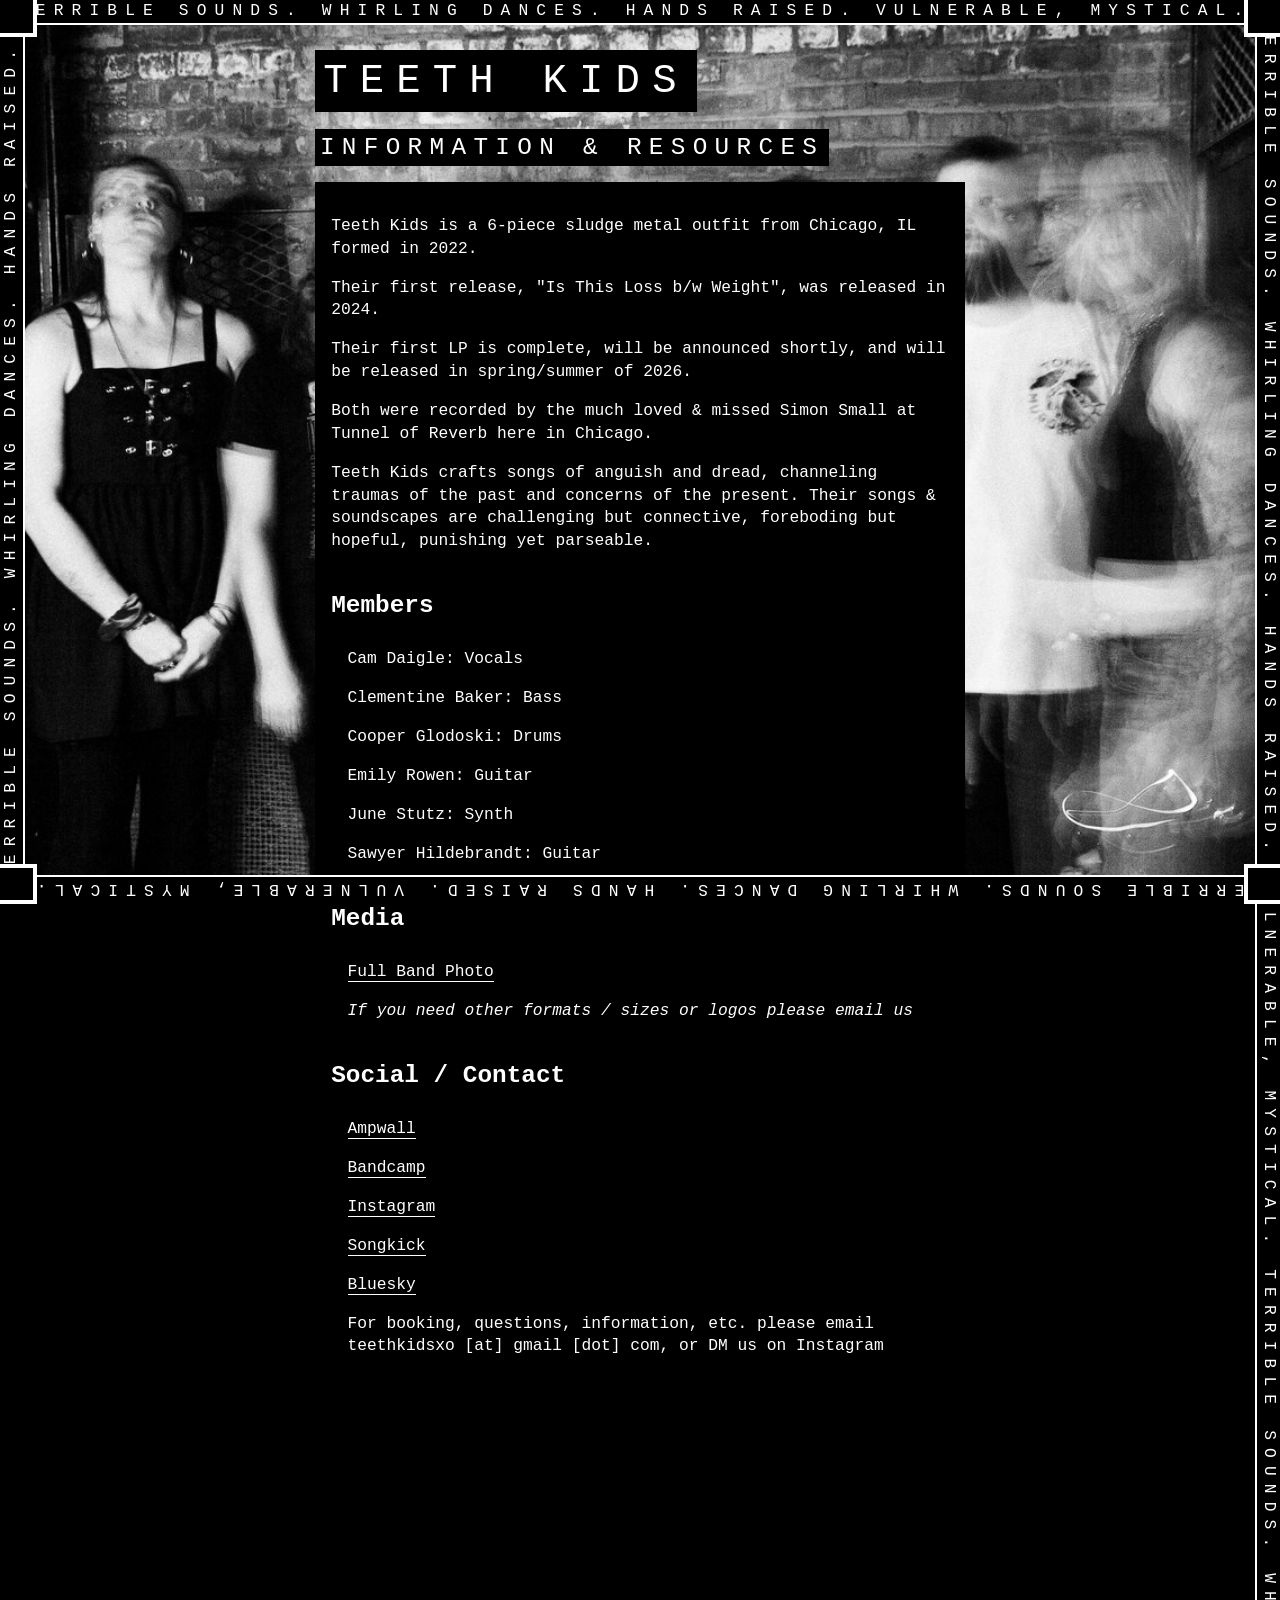
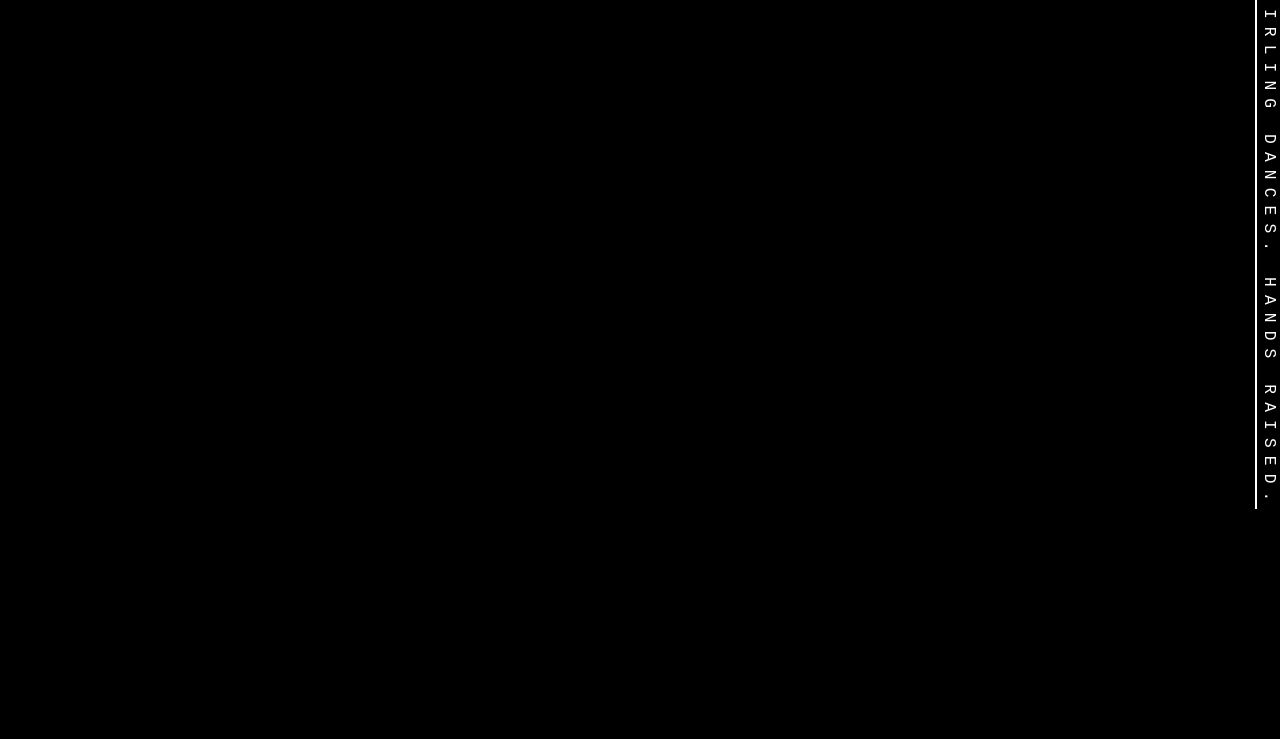
==== epk/index.html @ 21ff623c "EPK" ====
<!DOCTYPE html>
<html>
  <head>
    <meta charset="utf-8">
    <meta http-equiv="X-UA-Compatible" content="IE=edge">
    <title>Teeth Kids: Chicago Sludge Metal</title>
    <meta name="viewport" content="width=device-width, initial-scale=1">
    <link rel="stylesheet" type="text/css" href="../style.css?v=5" />
  </head>
  <body>
    <div class="bg"></div>
    <div class="epk">
      <h1>
        <span class="highlight">
          Teeth Kids
        </span>
      </h1>
      <h2>
        <span class="highlight">
          Information & Resources
        </span>
      </h2>
      <div class="epk__content">
        <p>
          Teeth Kids is a 6-piece sludge metal outfit from Chicago, IL formed in 2022. 
        </p>
        <p>
          Their first release, "Is This Loss b/w Weight", was released in 2024. 
        </p>
        <p>
          Their first LP is complete, will be announced shortly, and will be released in spring/summer of 2026.
        </p>
        <p>
          Both were recorded by the much loved & missed Simon Small at Tunnel of Reverb here in Chicago.
        </p>
        <p>
          Teeth Kids crafts songs of anguish and dread, channeling traumas of the past and concerns of the present. Their songs & soundscapes are challenging but connective, foreboding but hopeful, punishing yet parseable. 
        </p>
        <h3>
          Members
        </h3>
        <ul>
          <li>Cam Daigle: Vocals</li>
          <li>Clementine Baker: Bass</li>
          <li>Cooper Glodoski: Drums</li>
          <li>Emily Rowen: Guitar</li>
          <li>June Stutz: Synth</li>
          <li>Sawyer Hildebrandt: Guitar</li>
        </ul>
        <h3>Media</h3>
        <ul>
          <li>
            <a target="_blank" href="../teeth-kids.jpg">Full Band Photo</a>
          </li>
          <li>
            <i>
              If you need other formats / sizes or logos please email us
            </i>
          </li>
        </ul>
        <h3>Social / Contact</h3>
        <ul>
          <li>
            <a href="https://teethkids.ampwall.com/">Ampwall</a>
          </li>
          <li>
            <a href="https://teethkids.bandcamp.com/">Bandcamp</a>
          </li>
          <li>
            <a href="https://www.instagram.com/teethkidsxo/">Instagram</a>
          </li>
          <li>
            <a href="https://www.songkick.com/artists/10325870-teeth-kids/calendar">Songkick</a>
          </li>
          <li>
            <a href="https://bsky.app/profile/teethkids.bsky.social">Bluesky</a>
          </li>
          <li>
            For booking, questions, information, etc. please email teethkidsxo [at] gmail [dot] com, or DM us on Instagram
          </li>
        </ul>
      </div>
    </div>
    <div class="marquee marquee__n">
      <div>&nbsp;Terrible sounds.  Whirling dances.  Hands raised.  Vulnerable, mystical.  Terrible sounds.  Whirling dances.  Hands raised.</div>
      <div>&nbsp;Terrible sounds.  Whirling dances.  Hands raised.  Vulnerable, mystical.  Terrible sounds.  Whirling dances.  Hands raised.</div>
    </div>
    <div class="marquee marquee__e" data-nosnippet>
      <div>&nbsp;Terrible sounds.  Whirling dances.  Hands raised.  Vulnerable, mystical.  Terrible sounds.  Whirling dances.  Hands raised.</div>
      <div>&nbsp;Terrible sounds.  Whirling dances.  Hands raised.  Vulnerable, mystical.  Terrible sounds.  Whirling dances.  Hands raised.</div>
    </div>
    <div class="marquee marquee__s" data-nosnippet>
      <div>&nbsp;Terrible sounds.  Whirling dances.  Hands raised.  Vulnerable, mystical.  Terrible sounds.  Whirling dances.  Hands raised.</div>
      <div>&nbsp;Terrible sounds.  Whirling dances.  Hands raised.  Vulnerable, mystical.  Terrible sounds.  Whirling dances.  Hands raised.</div>
    </div>
    <div class="marquee marquee__w" data-nosnippet>
      <div>&nbsp;Terrible sounds.  Whirling dances.  Hands raised.  Vulnerable, mystical.  Terrible sounds.  Whirling dances.  Hands raised.</div>
      <div>&nbsp;Terrible sounds.  Whirling dances.  Hands raised.  Vulnerable, mystical.  Terrible sounds.  Whirling dances.  Hands raised.</div>
    </div>
    <div class="corners">
      <div class="corner corner__1"></div>
      <div class="corner corner__2"></div>
      <div class="corner corner__3"></div>
      <div class="corner corner__4"></div>
    </div>
  </body>
</html>
---- style.css ----
@keyframes marquee {
  from {
    transform: translateX(-100%);
  }
  to {
    transform: translateX(0%);
  }
}

@keyframes marquee2 {
  from {
    transform: translateX(0%);
  }
  to {
    transform: translateX(100%);
  }
}

html {
  font-size: 62.5%;
  background: #000;
  color: #fff;
  font-family: monospace;
  line-height: 1.4;
  margin: 0;
  padding: 0;
}

@media screen and (max-width: 1000px) {
  html {
    font-size: 50%;
  }
}

@media screen and (max-width: 700px) {
  html {
    font-size: 40%;
  }
}

@media screen and (max-width: 450px) {
  html {
    font-size: 35%;
  }
}

body {
  margin: 0;
  padding: 0;
}

.bg {
  position: sticky;
  top: 0;
  left: 0;
  width: 100vw;
  height: 100vh;
  margin-top: -100vh;
  background: url(teeth-kids.jpg) center;
  background-size: cover;
  z-index: -1;
}

.epk,
.main {
  position: relative;
  margin: 0 auto;
  max-width: 80rem;
  padding: 6rem 4rem;
  line-height: 1em;
}

.main {
  max-width: 100rem;
  font-size: 3em;
}

.epk__content {
  background: black;
  padding: 1em;
  font-size: 2em;
  line-height: 1.4;
}

ul {
  list-style-type: none;
  padding: 0;
  margin: 0 0 1em 0;
}

.main li a,
.highlight {
  background: black;
  text-transform: uppercase;
  letter-spacing: 0.3em;
  font-weight: normal;
  color: white;
  text-decoration: none;
  padding: 0.2em;
  line-height: 1.2em;
}

li a {
  color: #fff;
  text-decoration: none;
  border-bottom: 0.1em solid white;
}

li a:hover {
  border-bottom: 0.2em solid white;
}

li + li {
  margin-top: 1em;
}

.epk__content ul {
  margin-left: 1em;
}

h1 {
  font-size: 5em;
  line-height: 1;
  margin-top: 0.2em;
}

h2 {
  font-size: 3em;
  line-height: 1;
}

h3 {
  font-size: 1.5em;
  margin-top: 1.5em;
}

p {
  line-height: 1.4;
}

img.hero {
  display: block;
  width: 100%;
}

.marquee {
  position: fixed;
  top: 0;
  left: 0;
  right: 0;
  width: 100%;
}

.marquee div {
  white-space: nowrap;
  animation: marquee 50s linear infinite;
  position: absolute;
  top: 0;
  background: black;
  border-bottom: solid 2px white;
  font-size: 2em;
  text-transform: uppercase;
  letter-spacing: 0.5em;
  animation-delay: 0s;
}

.marquee div + div {
  animation: marquee2 50s linear infinite;
}

.marquee__e {
  transform: rotate(90deg);
  transform-origin: 0% 0%;
  left: 100%;
}

.marquee__s {
  transform: rotate(180deg);
  bottom: 0;
  top: auto;
}

.marquee__w {
  transform: rotate(-90deg);
  transform-origin: 0% 0%;
  top: 100vh;
}

.corner {
  width: 4rem;
  height: 4rem;
  background: black;
  border: 4px solid white;
  position: fixed;
}

.corner__1 {
  left: -4px;
  top: -4px;
}

.corner__2 {
  right: -4px;
  top: -4px;
}

.corner__3 {
  right: -4px;
  bottom: -4px;
}

.corner__4 {
  left: -4px;
  bottom: -4px;
}
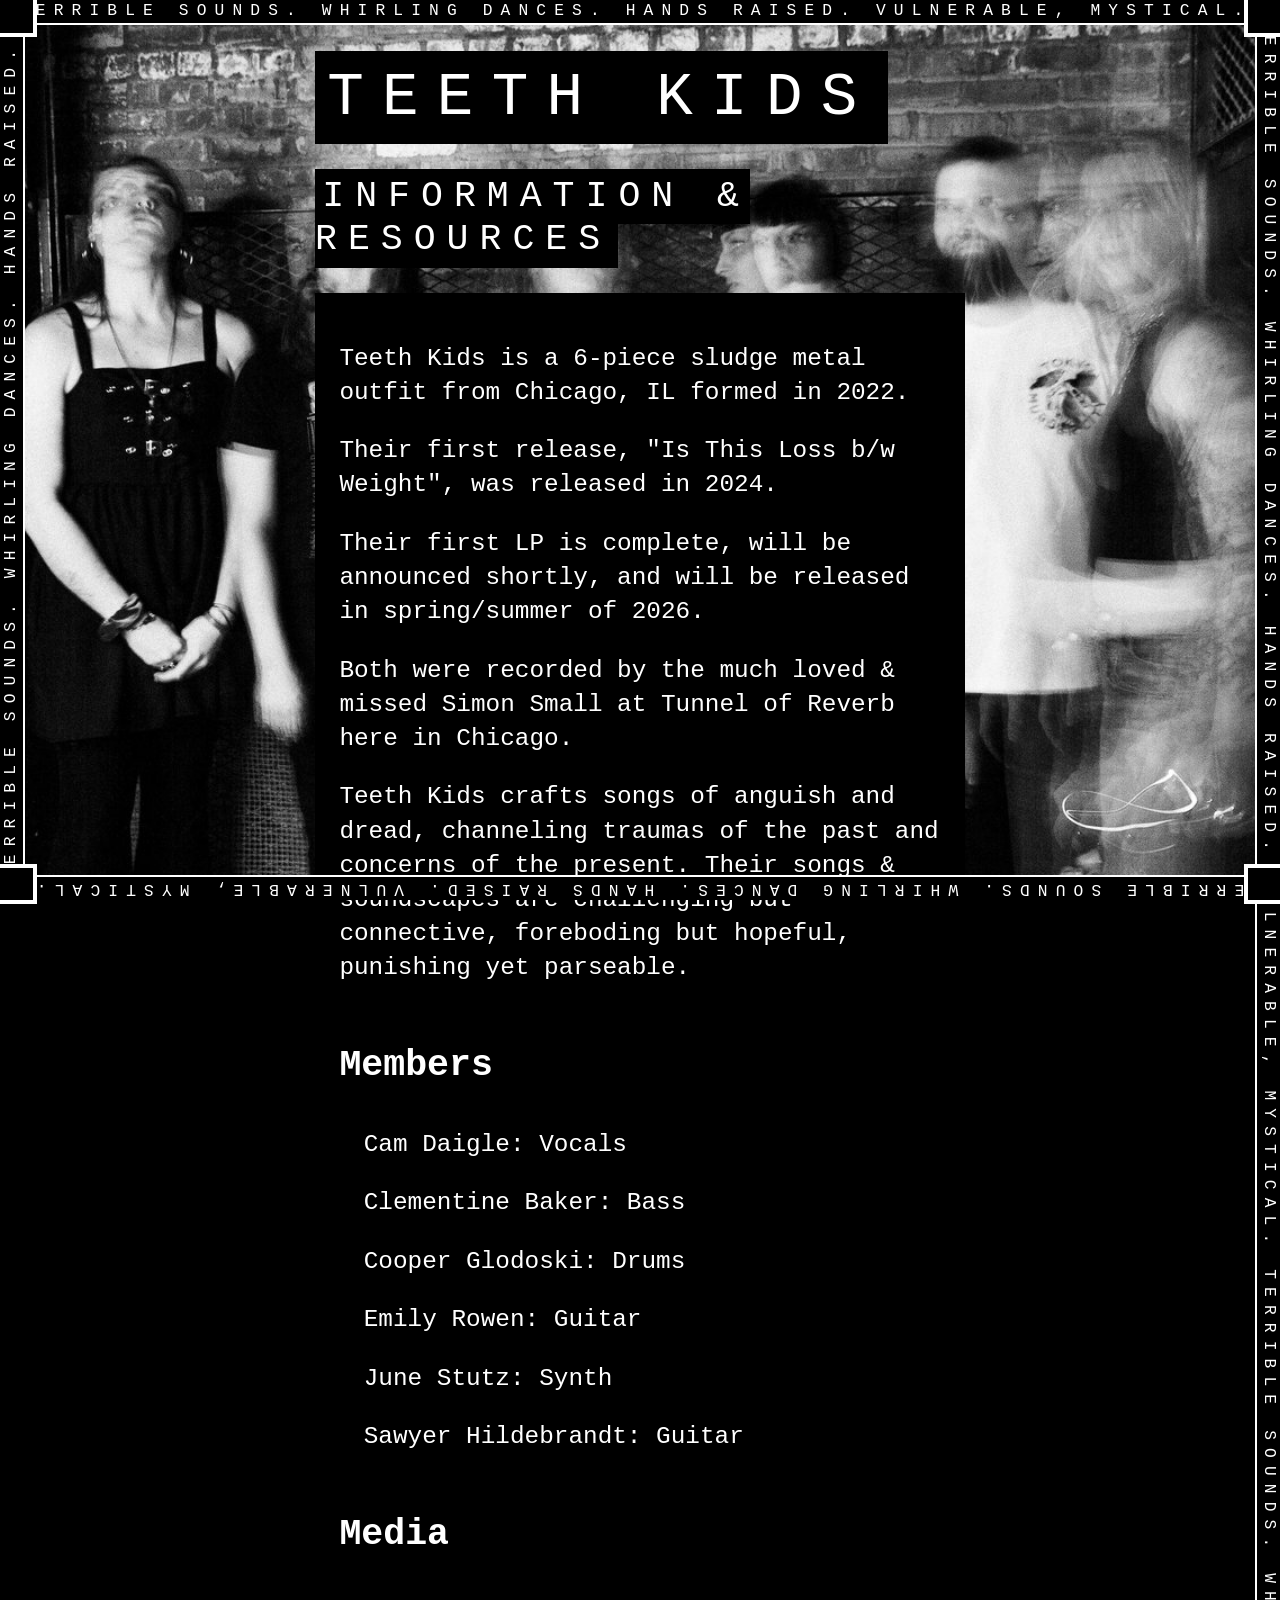
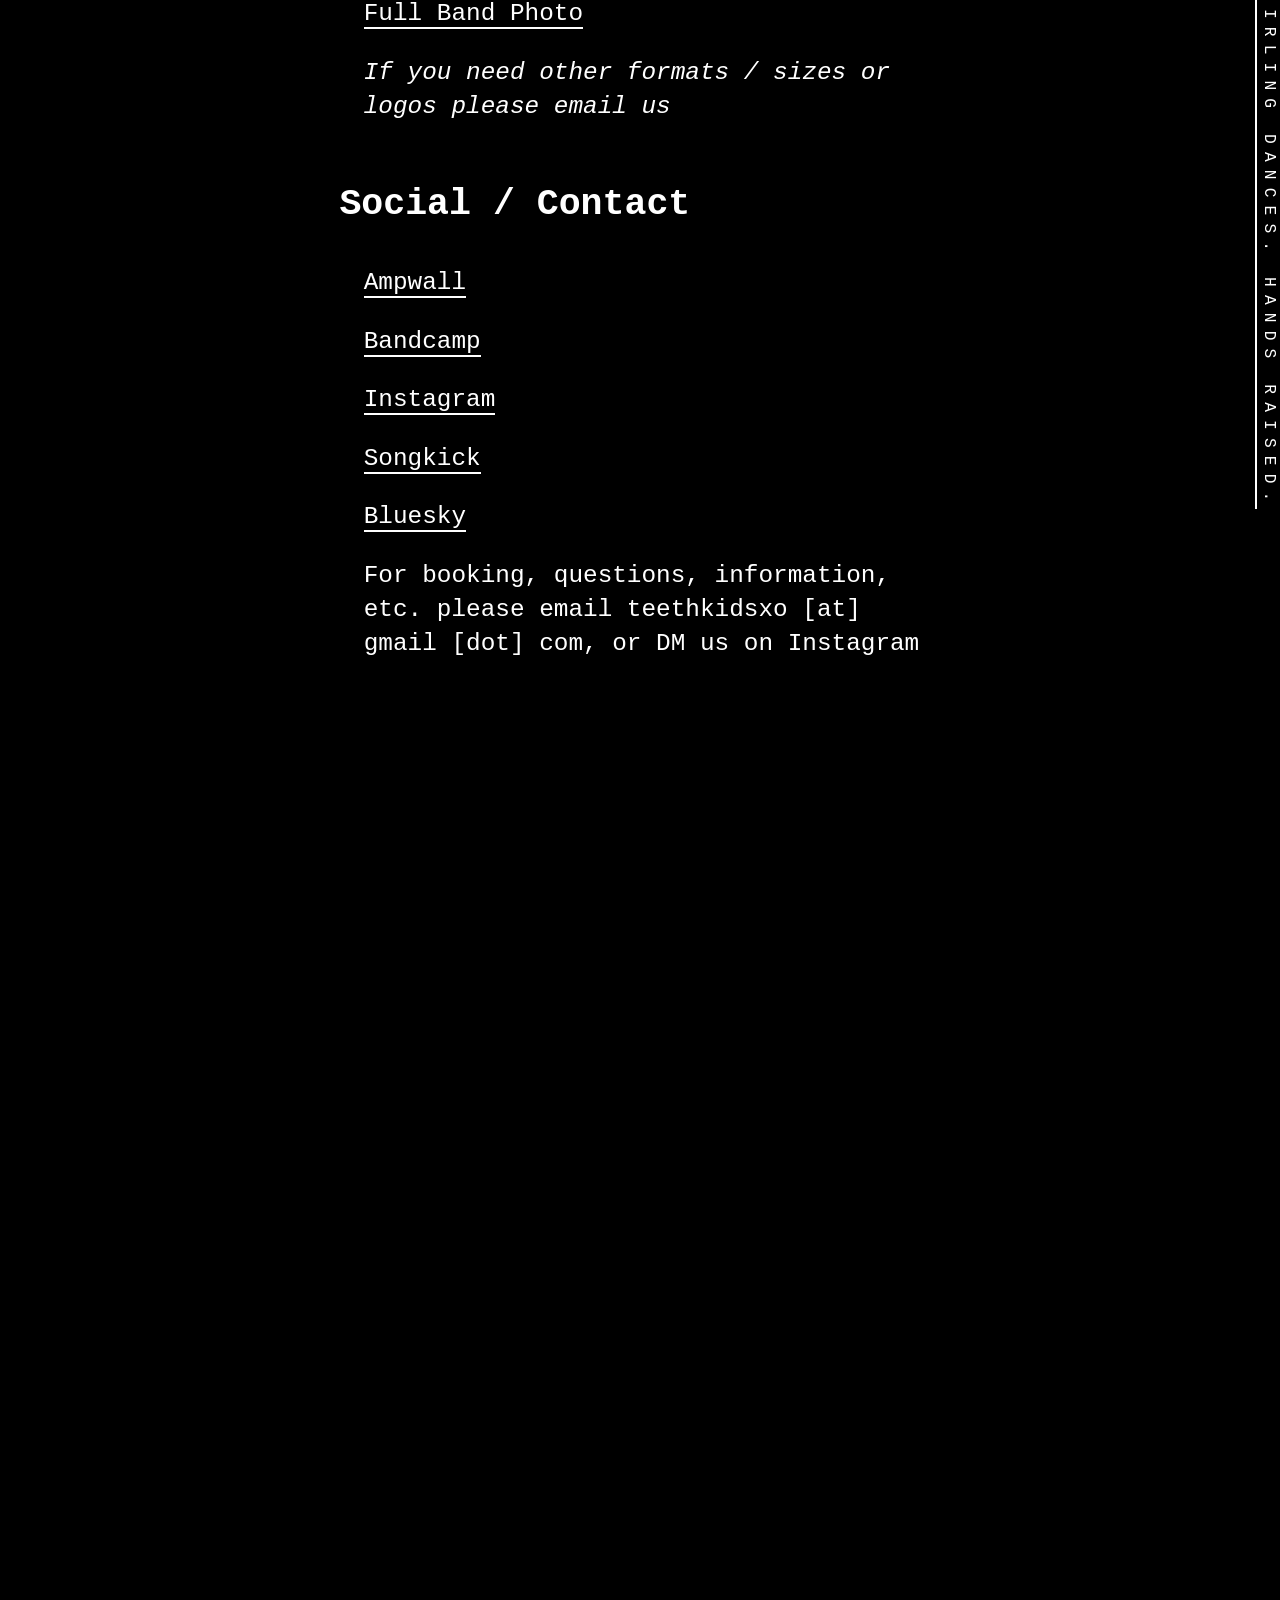
==== commit 70d57662: "EPK tweak" ====
--- a/epk/index.html
+++ b/epk/index.html
@@ -5,7 +5,7 @@
     <meta http-equiv="X-UA-Compatible" content="IE=edge">
     <title>Teeth Kids: Chicago Sludge Metal</title>
     <meta name="viewport" content="width=device-width, initial-scale=1">
-    <link rel="stylesheet" type="text/css" href="../style.css?v=5" />
+    <link rel="stylesheet" type="text/css" href="../style.css?v=7" />
   </head>
   <body>
     <div class="bg"></div>
--- a/style.css
+++ b/style.css
@@ -68,6 +68,7 @@
   max-width: 80rem;
   padding: 6rem 4rem;
   line-height: 1em;
+  font-size: 1.5em;
 }
 
 .main {
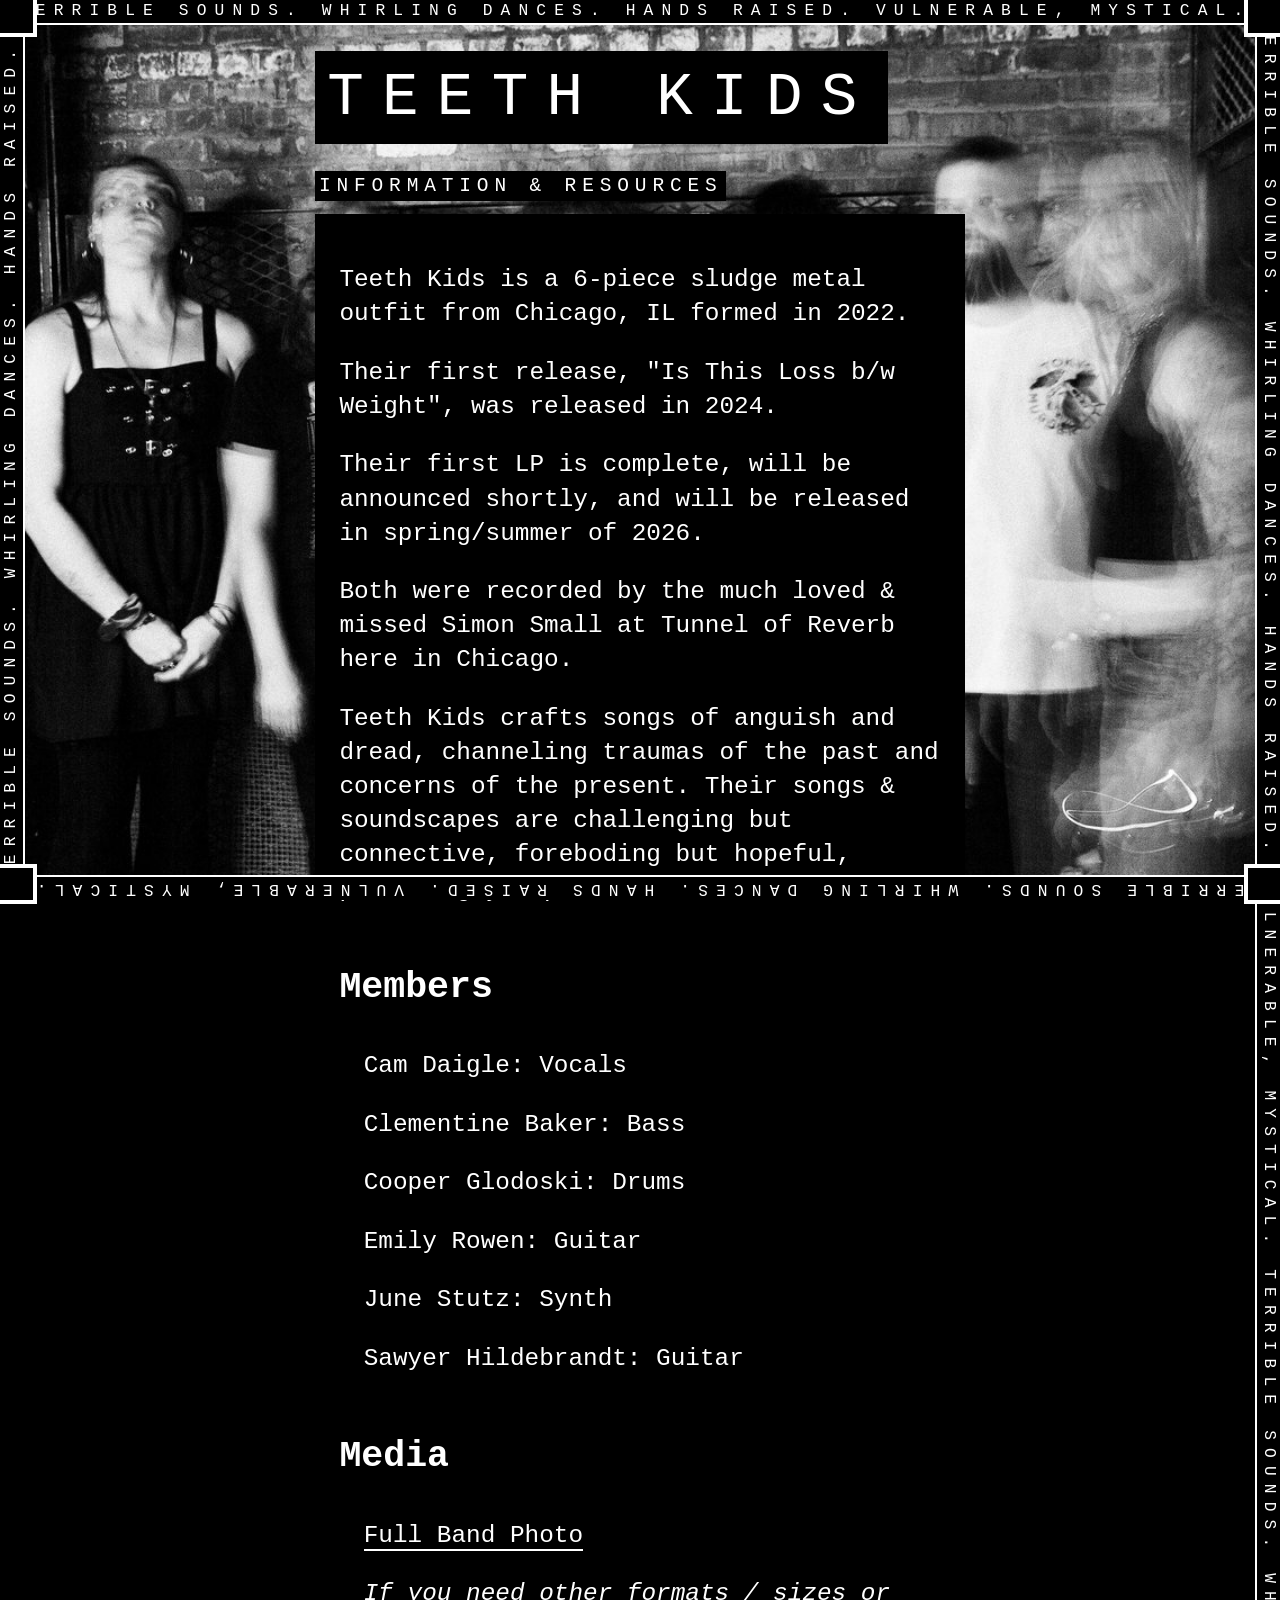
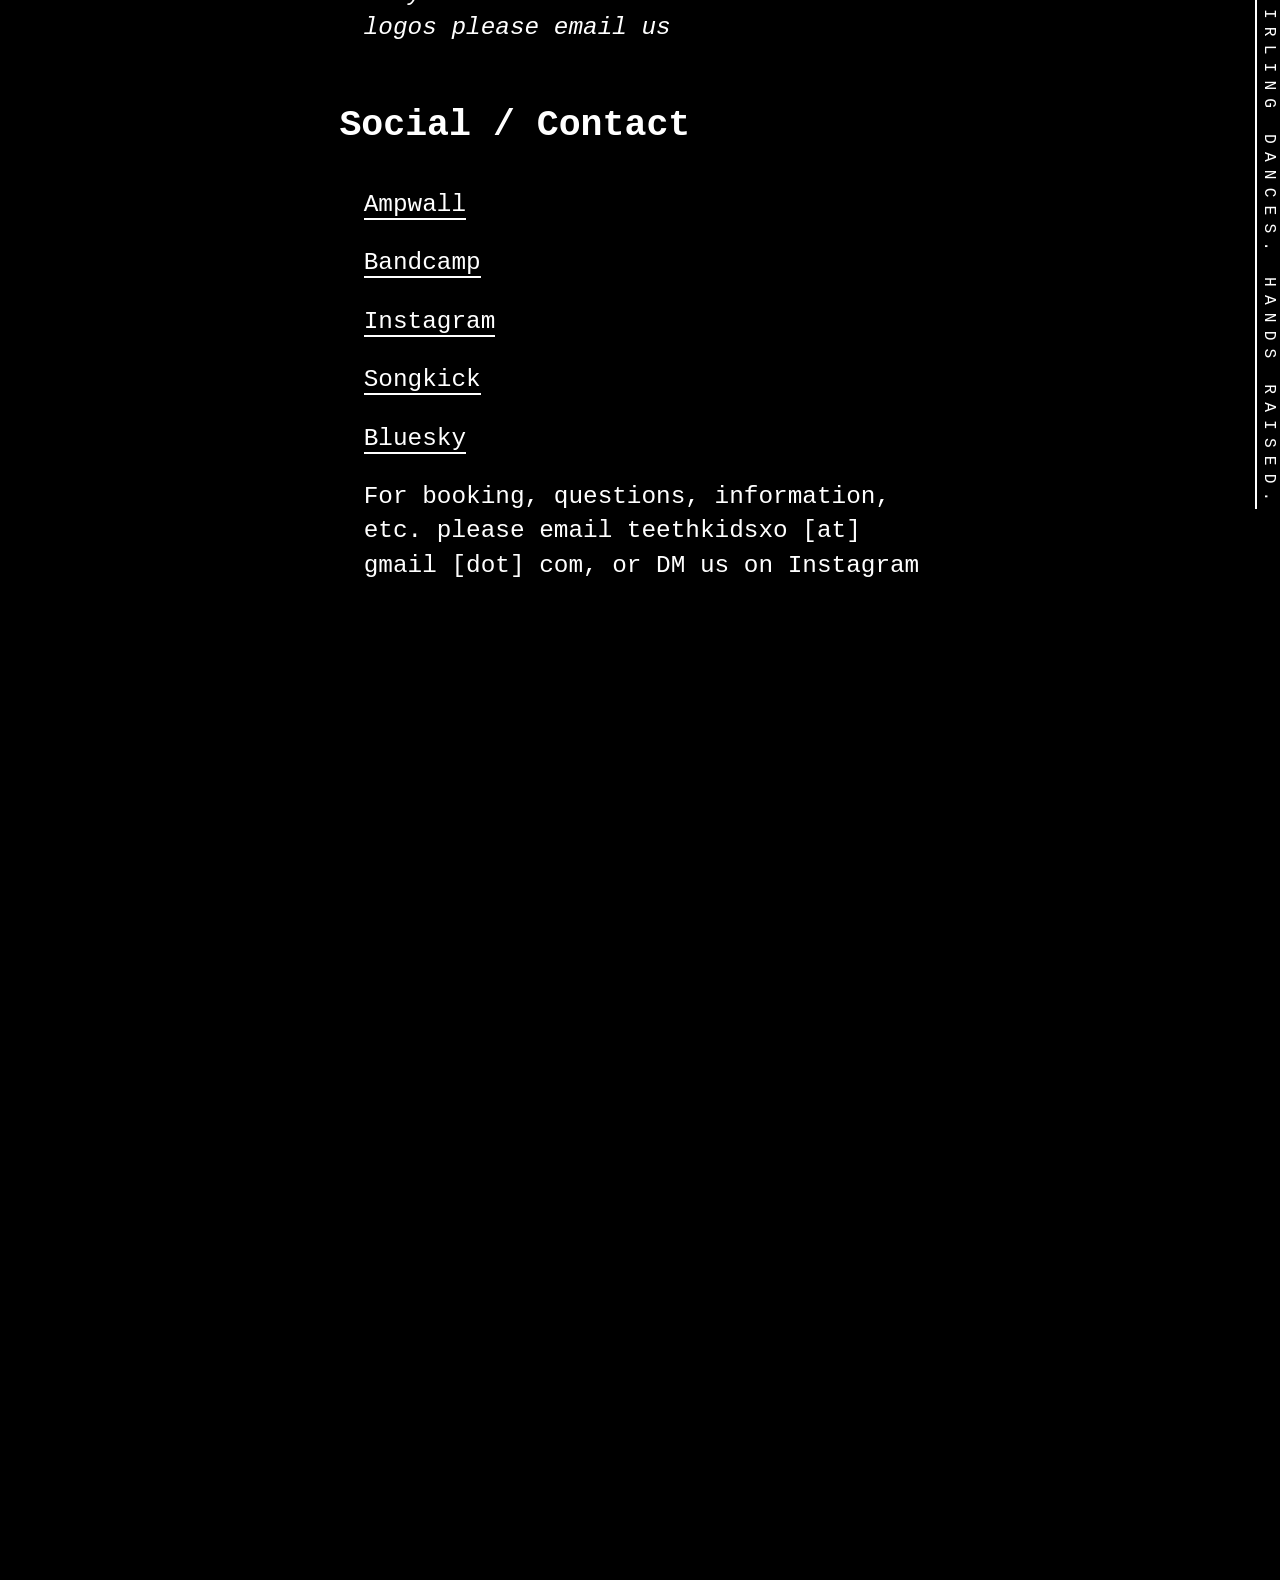
==== commit df507de2: "Update homepage" ====
--- a/epk/index.html
+++ b/epk/index.html
@@ -5,7 +5,7 @@
     <meta http-equiv="X-UA-Compatible" content="IE=edge">
     <title>Teeth Kids: Chicago Sludge Metal</title>
     <meta name="viewport" content="width=device-width, initial-scale=1">
-    <link rel="stylesheet" type="text/css" href="../style.css?v=7" />
+    <link rel="stylesheet" type="text/css" href="../style.css?v=8" />
   </head>
   <body>
     <div class="bg"></div>
--- a/style.css
+++ b/style.css
@@ -126,7 +126,7 @@
 }
 
 h2 {
-  font-size: 3em;
+  font-size: 1.6em;
   line-height: 1;
 }
 
@@ -213,4 +213,33 @@
 .corner__4 {
   left: -4px;
   bottom: -4px;
+}
+
+.lp {
+  background: #000;
+  text-align: center;
+  padding: 1em;
+  border: 0.2rem solid #fff;
+  font-size: 0.8em;
+  margin: 2em 0;
+}
+
+.lp .album-art {
+  display: block;
+  max-width: 50rem;
+  margin: 1em auto;
+}
+
+.lp img {
+  display: block;
+  width: 100%;
+  height: auto;
+}
+
+.lp a {
+  color: #fff;
+}
+
+.lp strong {
+  font-size: 1.5em;
 }
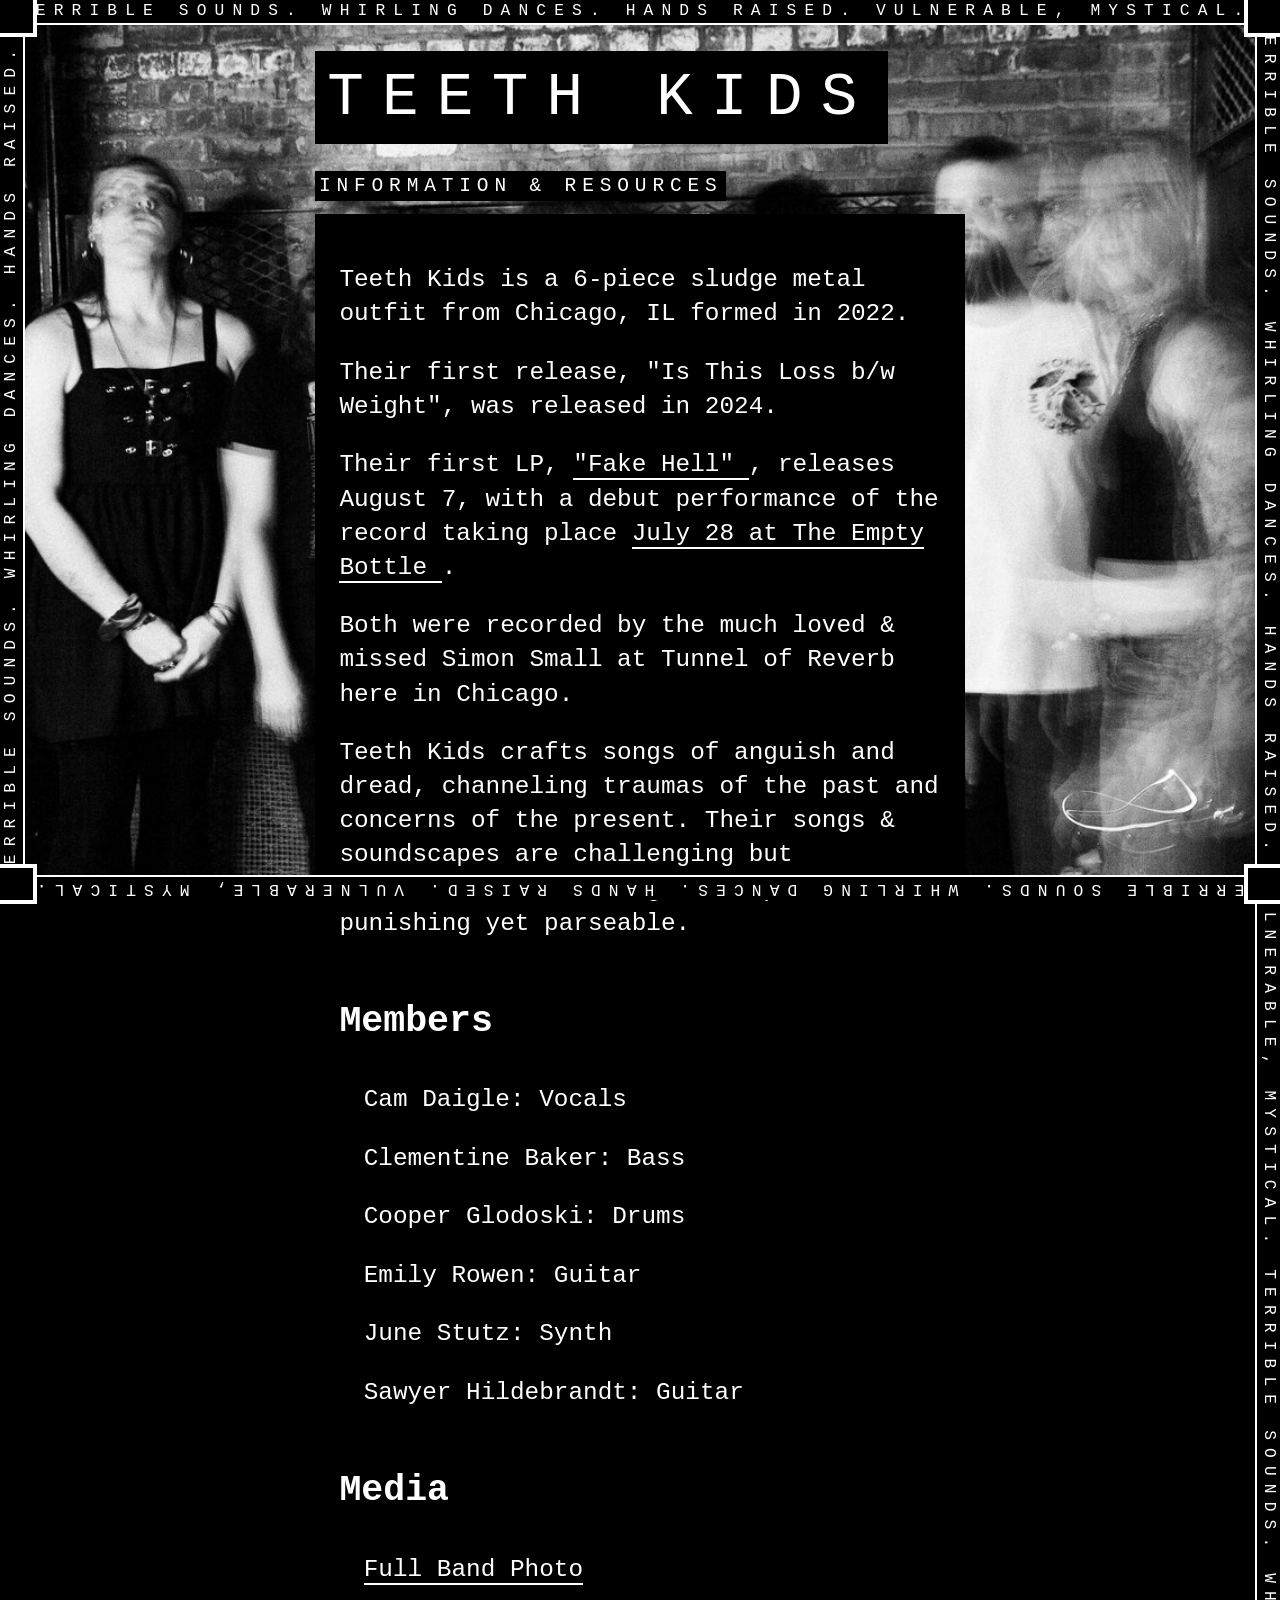
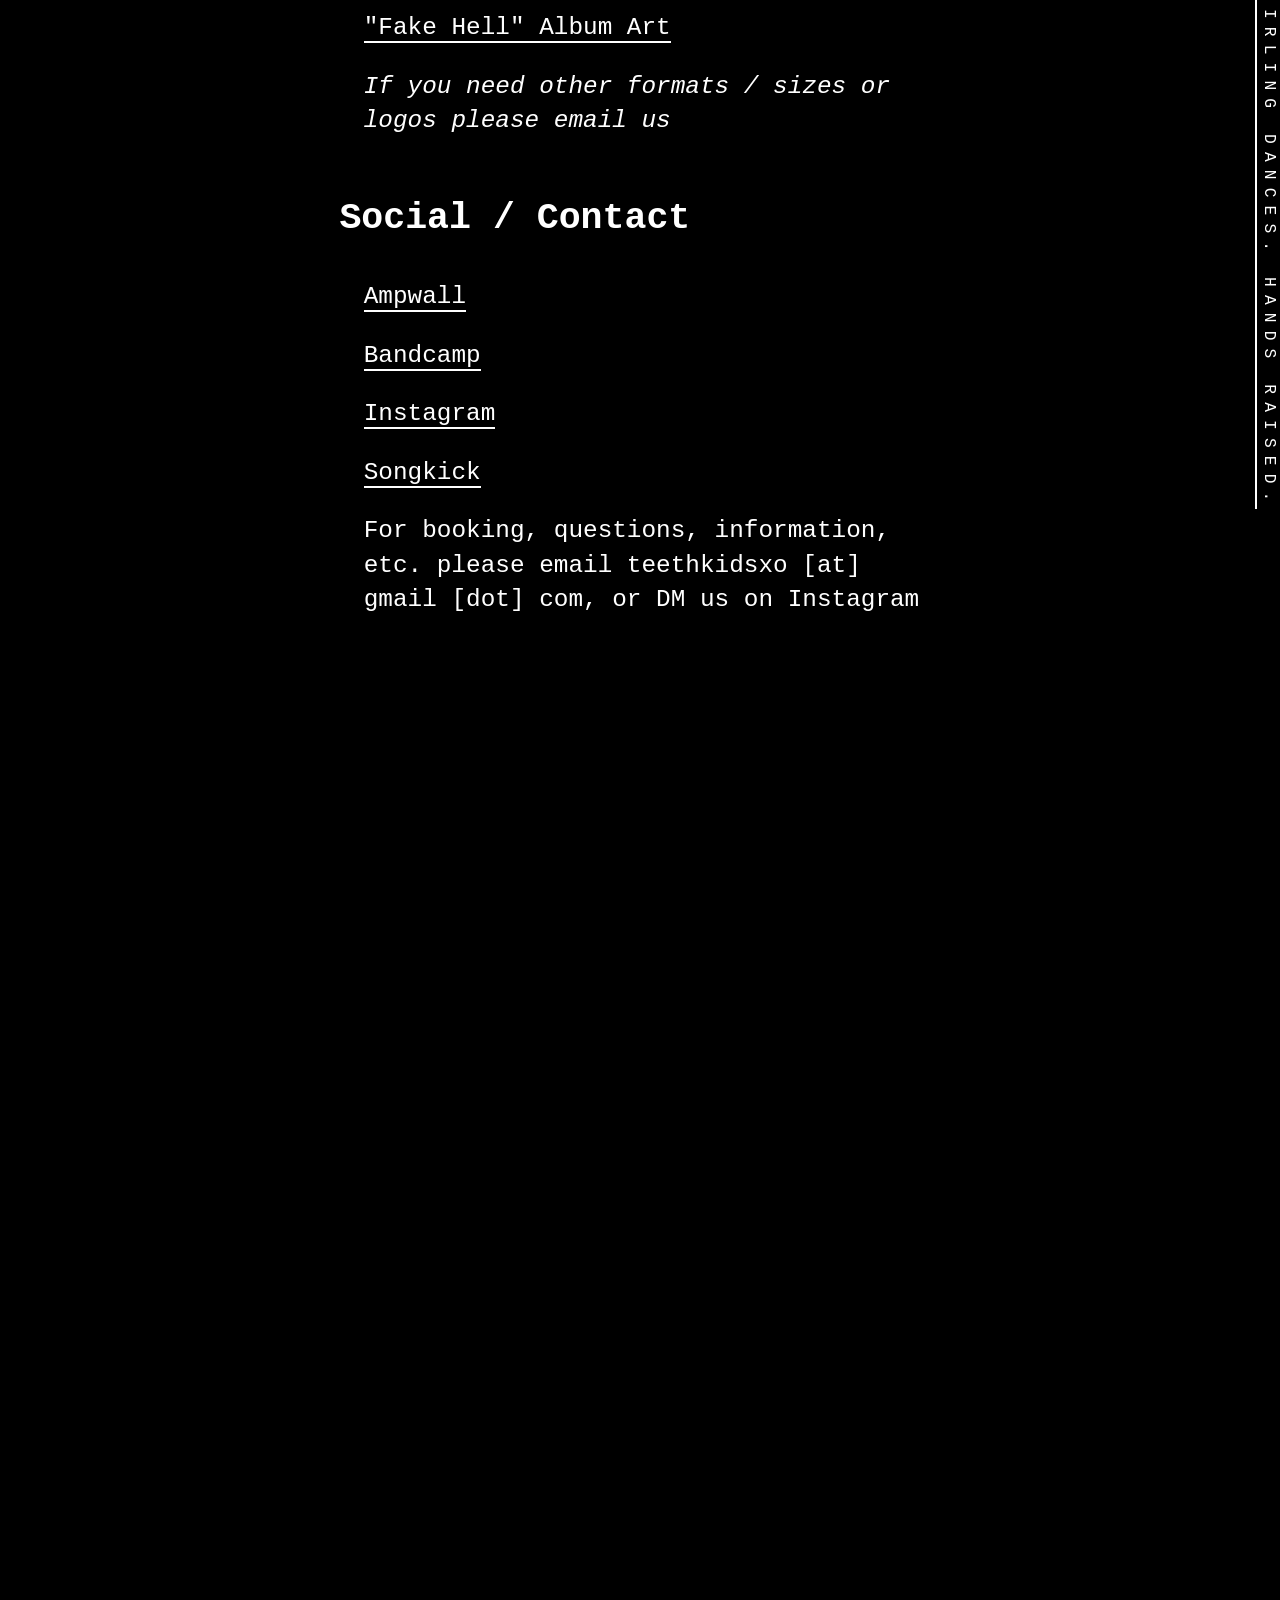
==== commit 28ca488b: "Updated epk" ====
--- a/epk/index.html
+++ b/epk/index.html
@@ -28,7 +28,14 @@
           Their first release, "Is This Loss b/w Weight", was released in 2024. 
         </p>
         <p>
-          Their first LP is complete, will be announced shortly, and will be released in spring/summer of 2026.
+          Their first LP,
+          <a href="https://teethkids.bandcamp.com/album/fake-hell">
+            "Fake Hell"
+          </a>,
+          releases August 7, with a debut performance of the record taking place
+          <a href="https://www.ticketweb.com/event/teeth-kids-album-release-empty-bottle-tickets/14193204">
+            July 28 at The Empty Bottle
+          </a>.
         </p>
         <p>
           Both were recorded by the much loved & missed Simon Small at Tunnel of Reverb here in Chicago.
@@ -53,6 +60,9 @@
             <a target="_blank" href="../teeth-kids.jpg">Full Band Photo</a>
           </li>
           <li>
+            <a target="_blank" href="../fake-hell-1600x1600.jpg">"Fake Hell" Album Art</a>
+          </li>
+          <li>
             <i>
               If you need other formats / sizes or logos please email us
             </i>
@@ -71,9 +81,6 @@
           </li>
           <li>
             <a href="https://www.songkick.com/artists/10325870-teeth-kids/calendar">Songkick</a>
-          </li>
-          <li>
-            <a href="https://bsky.app/profile/teethkids.bsky.social">Bluesky</a>
           </li>
           <li>
             For booking, questions, information, etc. please email teethkidsxo [at] gmail [dot] com, or DM us on Instagram
--- a/style.css
+++ b/style.css
@@ -101,13 +101,15 @@
   line-height: 1.2em;
 }
 
-li a {
+li a,
+p a {
   color: #fff;
   text-decoration: none;
   border-bottom: 0.1em solid white;
 }
 
-li a:hover {
+li a:hover,
+p a:hover {
   border-bottom: 0.2em solid white;
 }
 
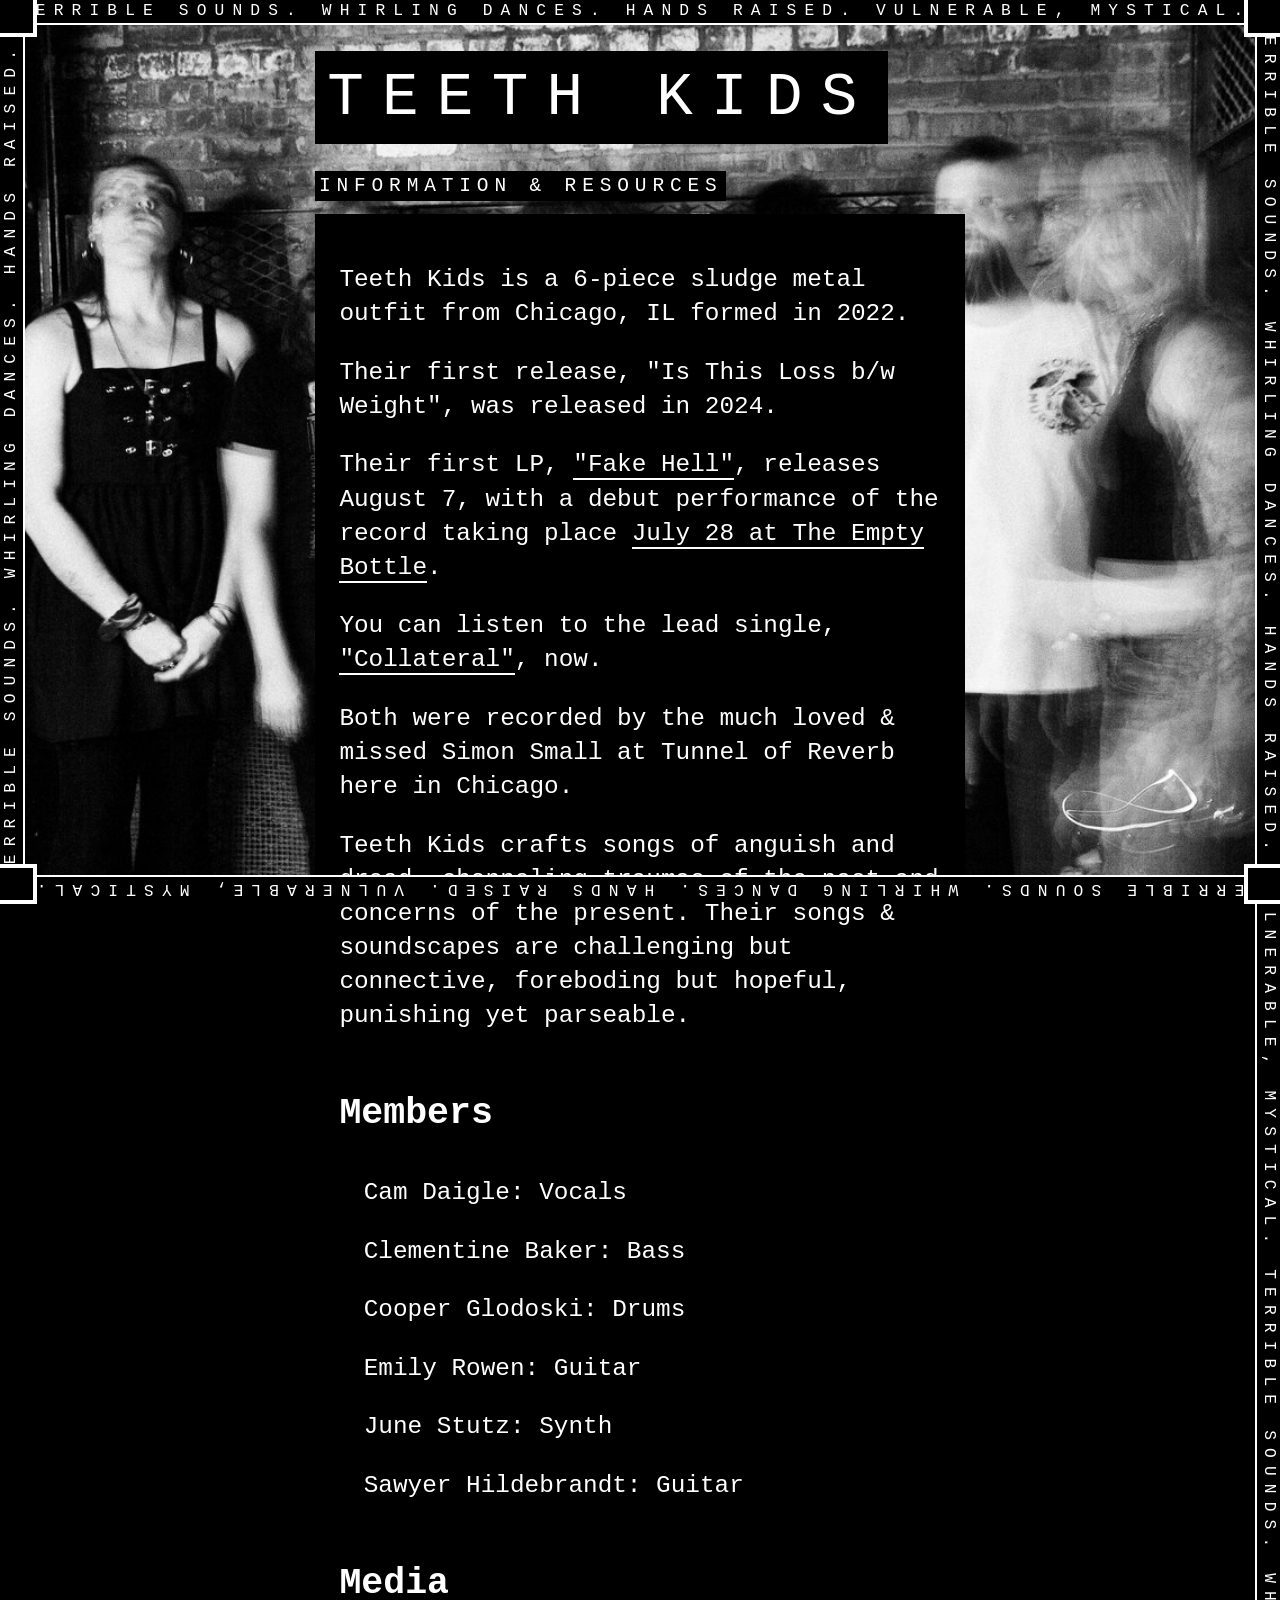
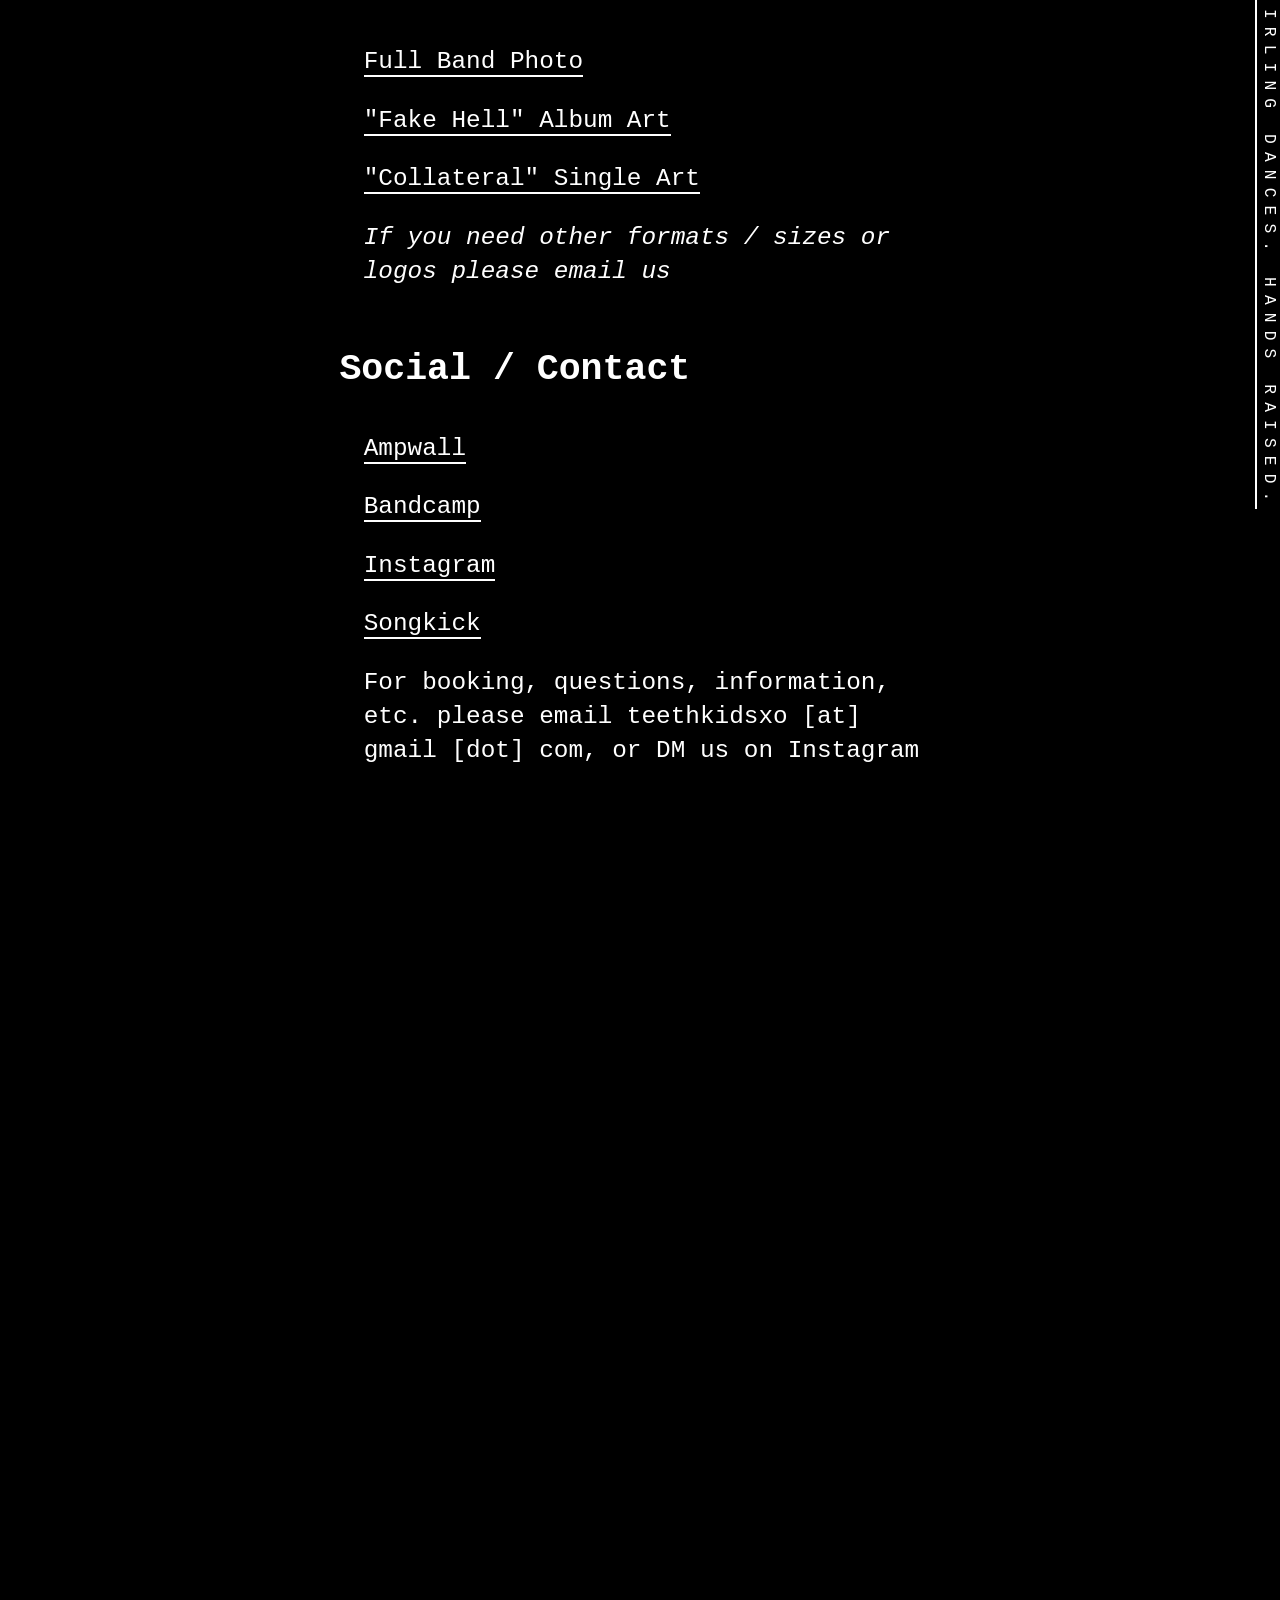
==== commit 6d7f896d: "More epk updates" ====
--- a/epk/index.html
+++ b/epk/index.html
@@ -29,13 +29,13 @@
         </p>
         <p>
           Their first LP,
-          <a href="https://teethkids.bandcamp.com/album/fake-hell">
-            "Fake Hell"
-          </a>,
+          <a href="https://teethkids.bandcamp.com/album/fake-hell">"Fake Hell"</a>,
           releases August 7, with a debut performance of the record taking place
-          <a href="https://www.ticketweb.com/event/teeth-kids-album-release-empty-bottle-tickets/14193204">
-            July 28 at The Empty Bottle
-          </a>.
+          <a href="https://www.ticketweb.com/event/teeth-kids-album-release-empty-bottle-tickets/14193204">July 28 at The Empty Bottle</a>.
+        </p>
+        <p>
+          You can listen to the lead single,
+          <a href="https://teethkids.bandcamp.com/track/collateral-3">"Collateral"</a>, now.
         </p>
         <p>
           Both were recorded by the much loved & missed Simon Small at Tunnel of Reverb here in Chicago.
@@ -61,6 +61,9 @@
           </li>
           <li>
             <a target="_blank" href="../fake-hell-1600x1600.jpg">"Fake Hell" Album Art</a>
+          </li>
+          <li>
+            <a target="_blank" href="../collateral-1600x1600.jpg">"Collateral" Single Art</a>
           </li>
           <li>
             <i>
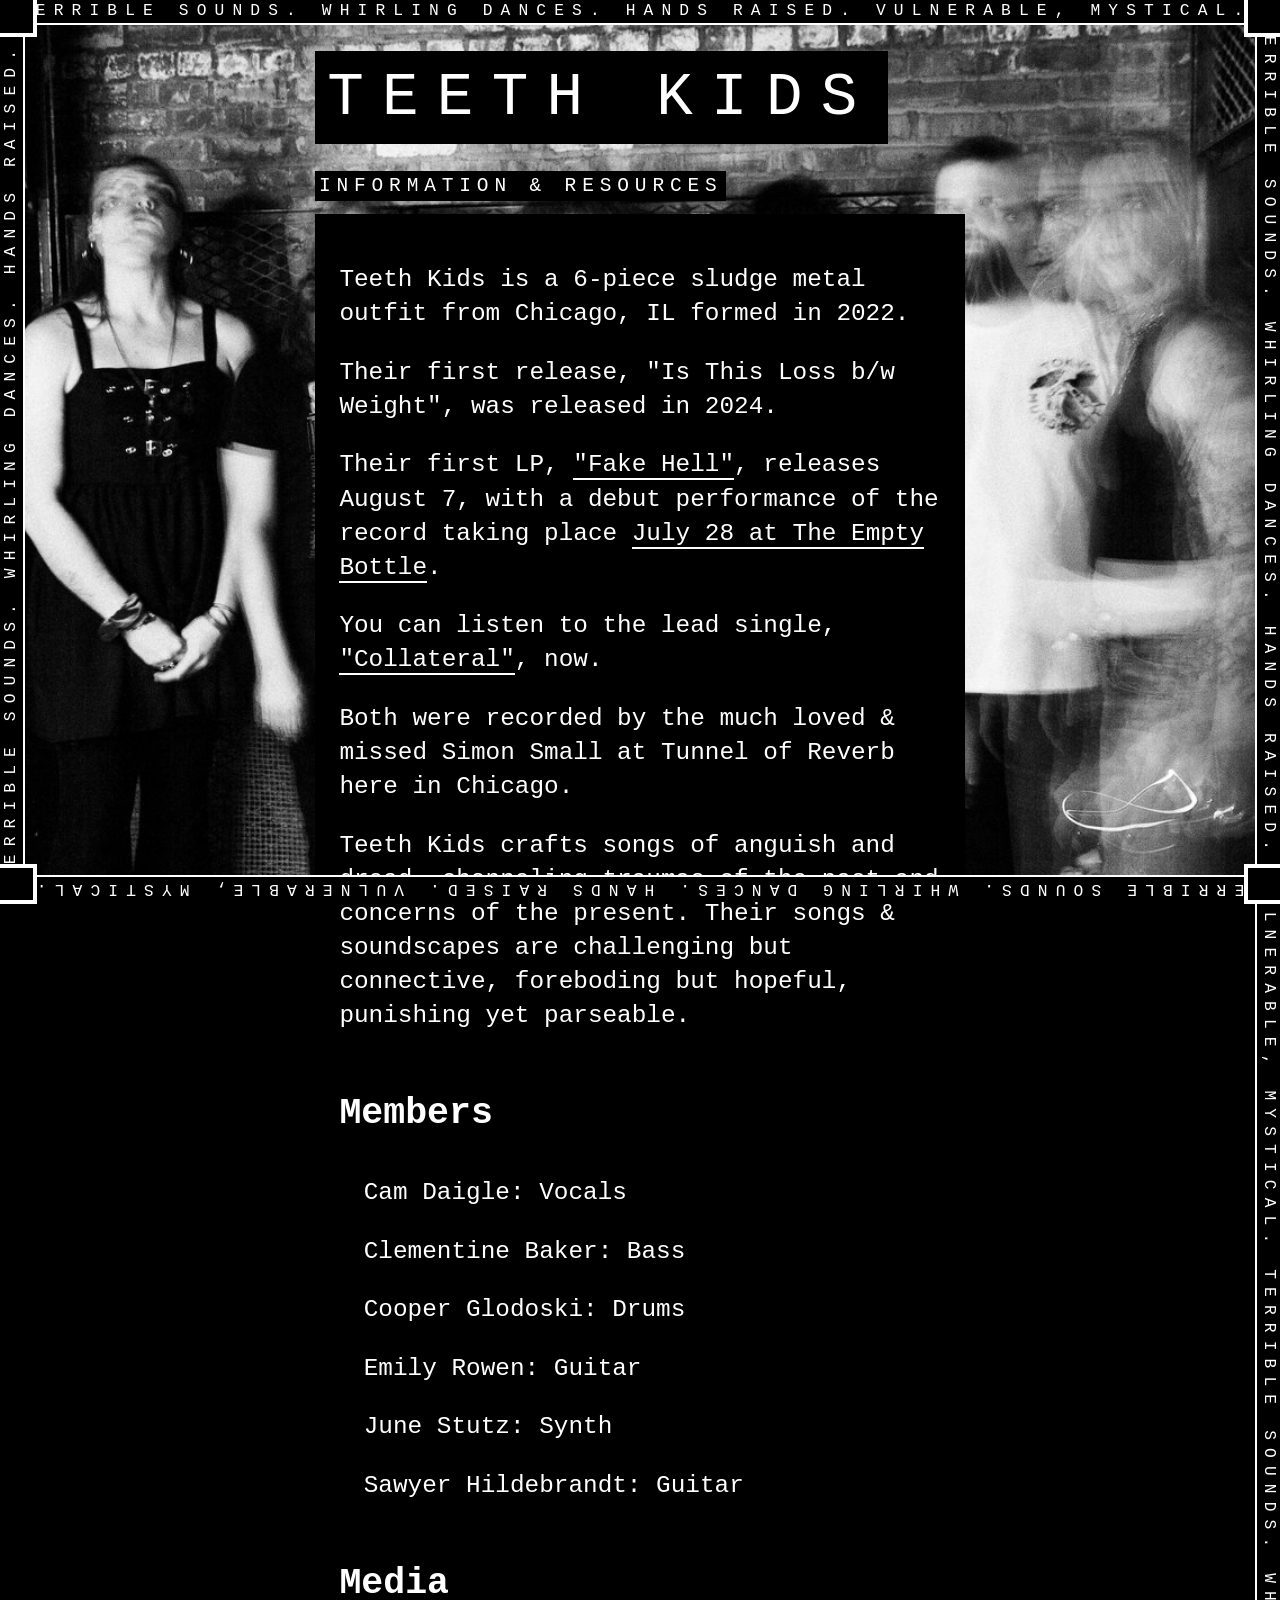
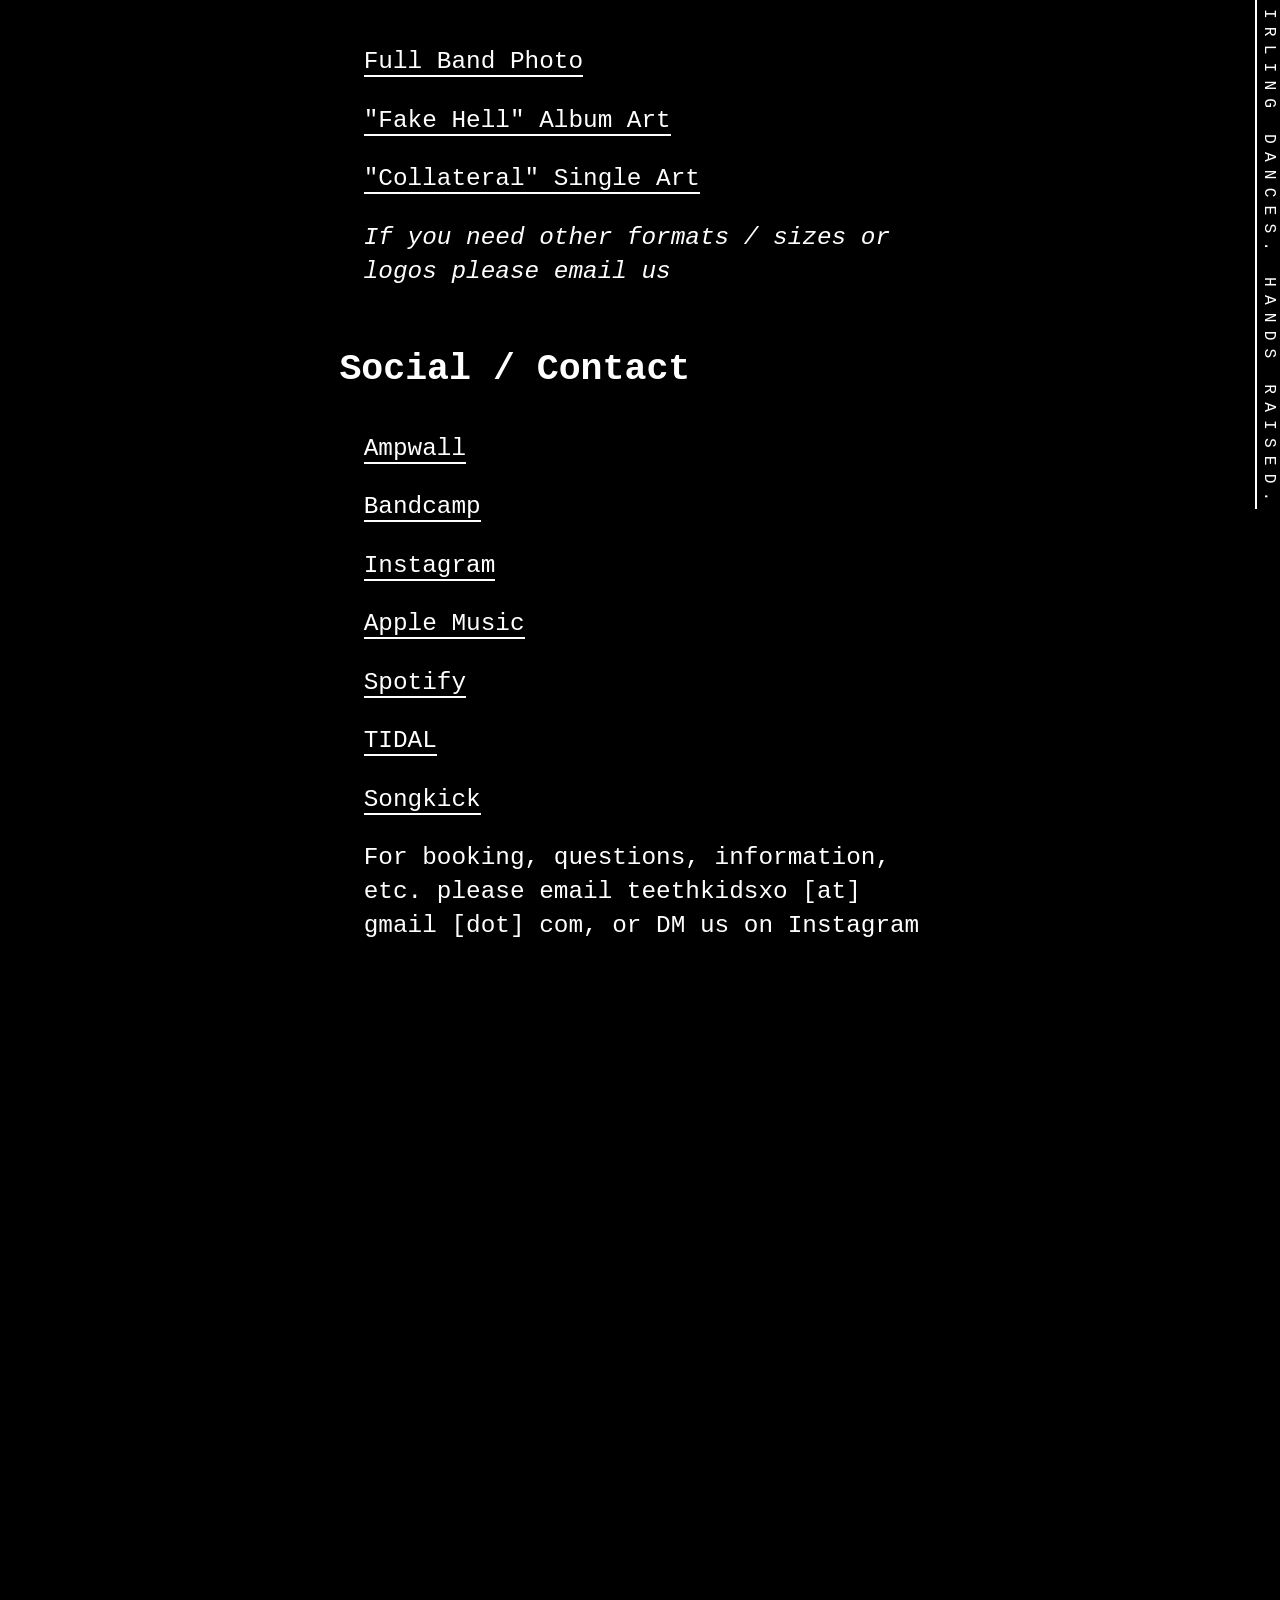
==== commit 86ae34eb: "Streaming links" ====
--- a/epk/index.html
+++ b/epk/index.html
@@ -83,6 +83,15 @@
             <a href="https://www.instagram.com/teethkidsxo/">Instagram</a>
           </li>
           <li>
+            <a href="https://music.apple.com/us/artist/teeth-kids/1711816410">Apple Music</a>
+          </li>
+          <li>
+            <a href="https://open.spotify.com/artist/2RsYCVVyFzm7FFcNudJgp4?si=fodJhkNVTXSyoBaPuX3mMw">Spotify</a>
+          </li>
+          <li>
+            <a href="https://tidal.com/artist/42910674/u">TIDAL</a>
+          </li>
+          <li>
             <a href="https://www.songkick.com/artists/10325870-teeth-kids/calendar">Songkick</a>
           </li>
           <li>
